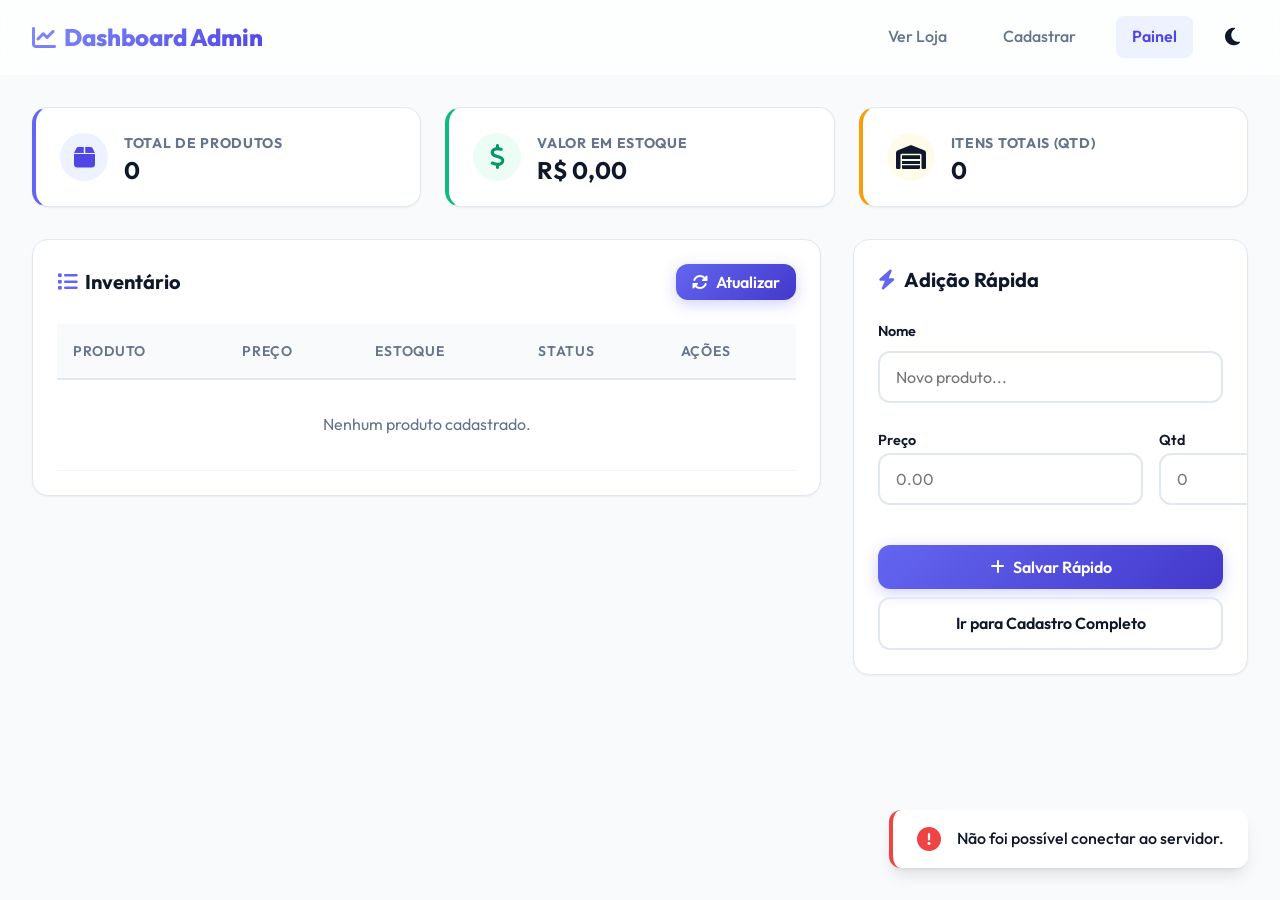
==== ECommerceAPI/ECommerceAPI/admin.html @ 239f215f "feat: Add endpoint for product retrieval by ID and CORS configuration - Add GET /api/products/{id} e" ====
﻿<!DOCTYPE html>
<html lang="pt-BR" data-theme="light">
<head>
    <meta charset="UTF-8">
    <meta name="viewport" content="width=device-width, initial-scale=1.0">
    <title>Painel da Loja - E-Commerce API</title>
    <link rel="stylesheet" href="https://cdnjs.cloudflare.com/ajax/libs/font-awesome/6.4.0/css/all.min.css">
    <link rel="stylesheet" href="assets/css/shared.css">
    <style>
        /* ===== ADMIN SPECIFIC STYLES ===== */
        .dashboard-grid {
            display: grid;
            grid-template-columns: 2fr 1fr;
            gap: 2rem;
            align-items: start;
        }

        @media (max-width: 1024px) {
            .dashboard-grid { grid-template-columns: 1fr; }
        }

        .stats-header {
            display: flex;
            gap: 1.5rem;
            margin-bottom: 2rem;
        }

        .stat-card {
            flex: 1;
            padding: 1.5rem;
            display: flex;
            align-items: center;
            gap: 1rem;
            border-left: 4px solid var(--primary-500);
        }

        .stat-icon {
            width: 48px;
            height: 48px;
            border-radius: var(--radius-full);
            background: var(--primary-50);
            color: var(--primary-600);
            display: flex;
            align-items: center;
            justify-content: center;
            font-size: 1.5rem;
        }

        [data-theme="dark"] .stat-icon {
            background: rgba(99, 102, 241, 0.1);
            color: var(--primary-400);
        }

        .stat-info h4 {
            color: var(--text-muted);
            font-size: 0.875rem;
            text-transform: uppercase;
            letter-spacing: 0.05em;
            margin-bottom: 0.25rem;
        }

        .stat-info p {
            font-size: 1.5rem;
            font-weight: 700;
            color: var(--text-main);
            line-height: 1;
        }

        /* Tabela */
        .table-container {
            overflow-x: auto;
        }

        .table {
            width: 100%;
            border-collapse: collapse;
        }

        .table th {
            background: var(--gray-50);
            padding: 1rem;
            text-align: left;
            font-weight: 600;
            color: var(--text-muted);
            font-size: 0.875rem;
            text-transform: uppercase;
            letter-spacing: 0.05em;
            border-bottom: 2px solid var(--gray-200);
        }

        [data-theme="dark"] .table th {
            background: var(--gray-800);
            border-bottom-color: var(--gray-700);
        }

        .table td {
            padding: 1rem;
            border-bottom: 1px solid var(--gray-100);
            vertical-align: middle;
        }

        [data-theme="dark"] .table td { border-bottom-color: var(--gray-800); }

        .table tr:hover { background: var(--surface-hover); }

        .badge {
            display: inline-flex;
            align-items: center;
            padding: 0.25rem 0.75rem;
            border-radius: var(--radius-full);
            font-size: 0.75rem;
            font-weight: 600;
            text-transform: uppercase;
        }

        .badge-success { background: var(--success-50); color: var(--success-600); }
        .badge-warning { background: var(--warning-50); color: var(--warning-600); }
        .badge-error { background: var(--error-50); color: var(--error-600); }

        [data-theme="dark"] .badge-success { background: rgba(16, 185, 129, 0.1); color: var(--success-500); }
        [data-theme="dark"] .badge-warning { background: rgba(245, 158, 11, 0.1); color: var(--warning-500); }
        [data-theme="dark"] .badge-error { background: rgba(239, 68, 68, 0.1); color: var(--error-500); }
        
        .product-img-mini {
            width: 40px; height: 40px;
            border-radius: var(--radius-md);
            object-fit: cover;
            background: var(--gray-100);
        }
    </style>
</head>
<body>

    <header class="header">
        <div class="header-content">
            <a href="admin.html" class="brand">
                <i class="fas fa-chart-line"></i> Dashboard Admin
            </a>
            <nav class="nav">
                <a href="index.html" class="nav-link">Ver Loja</a>
                <a href="cadastro.html" class="nav-link">Cadastrar</a>
                <a href="admin.html" class="nav-link active">Painel</a>
                <button class="theme-toggle" aria-label="Alternar Tema">
                    <i class="fas fa-moon"></i>
                </button>
            </nav>
        </div>
    </header>

    <main class="container">
        <div class="stats-header">
            <div class="card stat-card">
                <div class="stat-icon"><i class="fas fa-box"></i></div>
                <div class="stat-info">
                    <h4>Total de Produtos</h4>
                    <p id="stat-total-prod">0</p>
                </div>
            </div>
            <div class="card stat-card" style="border-left-color: var(--success-500)">
                <div class="stat-icon" style="color: var(--success-600); background: var(--success-50)"><i class="fas fa-dollar-sign"></i></div>
                <div class="stat-info">
                    <h4>Valor em Estoque</h4>
                    <p id="stat-valor">R$ 0,00</p>
                </div>
            </div>
            <div class="card stat-card" style="border-left-color: var(--warning-500)">
                <div class="stat-icon" style="color: var(--warning-600); background: var(--warning-50)"><i class="fas fa-warehouse"></i></div>
                <div class="stat-info">
                    <h4>Itens Totais (Qtd)</h4>
                    <p id="stat-itens">0</p>
                </div>
            </div>
        </div>

        <div class="dashboard-grid">
            <!-- Tabela Card -->
            <div class="card p-6" style="padding: 1.5rem;">
                <div style="display: flex; justify-content: space-between; align-items: center; margin-bottom: 1.5rem;">
                    <h2 style="font-size: 1.25rem; font-weight: 700; display:flex; gap:0.5rem; align-items:center;">
                        <i class="fas fa-list" style="color:var(--primary-500)"></i> Inventário
                    </h2>
                    <button class="btn btn-primary" style="padding: 0.5rem 1rem;" onclick="carregarDados()">
                        <i class="fas fa-sync-alt"></i> Atualizar
                    </button>
                </div>

                <div class="table-container">
                    <table class="table">
                        <thead>
                            <tr>
                                <th>Produto</th>
                                <th>Preço</th>
                                <th>Estoque</th>
                                <th>Status</th>
                                <th>Ações</th>
                            </tr>
                        </thead>
                        <tbody id="tabela-produtos">
                            <!-- JS fills this -->
                        </tbody>
                    </table>
                </div>
            </div>

            <!-- Quick Add Card -->
            <div class="card" style="padding: 1.5rem;">
                <h2 style="font-size: 1.25rem; font-weight: 700; margin-bottom: 1.5rem; display:flex; gap:0.5rem; align-items:center;">
                    <i class="fas fa-bolt" style="color:var(--primary-500)"></i> Adição Rápida
                </h2>
                <form id="form-quick" onsubmit="event.preventDefault(); quickAdd();">
                    <div class="form-group">
                        <label class="form-label">Nome</label>
                        <input type="text" id="q-nome" class="form-input" required placeholder="Novo produto...">
                    </div>
                    <div class="form-group" style="display: grid; grid-template-columns: 1fr 1fr; gap: 1rem;">
                        <div>
                            <label class="form-label">Preço</label>
                            <input type="number" step="0.01" id="q-preco" class="form-input" required placeholder="0.00">
                        </div>
                        <div>
                            <label class="form-label">Qtd</label>
                            <input type="number" id="q-estoque" class="form-input" required placeholder="0">
                        </div>
                    </div>
                    <button type="submit" class="btn btn-primary" style="width: 100%; margin-top: 1rem;">
                        <i class="fas fa-plus"></i> Salvar Rápido
                    </button>
                    <a href="cadastro.html" class="btn btn-outline" style="width: 100%; margin-top: 0.5rem;">
                        Ir para Cadastro Completo
                    </a>
                </form>
            </div>
        </div>
    </main>

    <!-- Utils and Logic -->
    <script src="assets/js/utils.js"></script>
    <script>
        const tbody = document.getElementById('tabela-produtos');

        function getStatusBadge(stock) {
            if (stock === 0) return '<span class="badge badge-error">Esgotado</span>';
            if (stock < 10) return '<span class="badge badge-warning">Baixo</span>';
            return '<span class="badge badge-success">OK</span>';
        }

        async function carregarDados() {
            tbody.innerHTML = '<tr><td colspan="5" style="text-align:center; padding: 2rem;"><div class="skeleton" style="height:20px; width:100%"></div></td></tr>';
            try {
                const produtos = await ProductService.getAll();
                
                // Atualizar Stats
                document.getElementById('stat-total-prod').innerText = produtos.length;
                document.getElementById('stat-valor').innerText = FormatUtils.currency(
                    produtos.reduce((acc, p) => acc + (p.price * p.stock), 0)
                );
                document.getElementById('stat-itens').innerText = produtos.reduce((acc, p) => acc + p.stock, 0);

                // Preencher Tabela
                if(produtos.length === 0) {
                    tbody.innerHTML = '<tr><td colspan="5" style="text-align:center; padding:2rem; color:var(--text-muted);">Nenhum produto cadastrado.</td></tr>';
                    return;
                }

                tbody.innerHTML = produtos.map(p => `
                    <tr>
                        <td style="display:flex; align-items:center; gap:1rem;">
                            <img src="${p.imageUrl || 'https://via.placeholder.com/40'}" class="product-img-mini" alt="">
                            <div>
                                <div style="font-weight:600; color:var(--text-main);">${p.name}</div>
                                <div style="font-size:0.75rem; color:var(--text-muted);">ID: ${p.productId}</div>
                            </div>
                        </td>
                        <td style="font-weight:600">${FormatUtils.currency(p.price)}</td>
                        <td>${p.stock} unid.</td>
                        <td>${getStatusBadge(p.stock)}</td>
                        <td>
                            <button class="btn btn-outline btn-icon" title="Ação temporária"><i class="fas fa-ellipsis-v"></i></button>
                        </td>
                    </tr>
                `).join('');
                
            } catch (err) {
                tbody.innerHTML = '<tr><td colspan="5" style="text-align:center; padding:2rem; color:var(--error-500);">Erro ao carregar dados. API desligada?</td></tr>';
            }
        }

        async function quickAdd() {
            const btn = document.querySelector('#form-quick button[type="submit"]');
            btn.innerHTML = '<i class="fas fa-spinner fa-spin"></i> Salvando...';
            btn.disabled = true;

            const produtoFast = {
                name: document.getElementById('q-nome').value,
                price: parseFloat(document.getElementById('q-preco').value),
                stock: parseInt(document.getElementById('q-estoque').value),
                description: 'Adicionado via Quick Add',
                imageUrl: ''
            };

            try {
                await ProductService.create(produtoFast);
                Toast.show('Produto adicionado rápido!');
                document.getElementById('form-quick').reset();
                carregarDados();
            } catch (err) {
                Toast.show('Erro ao salvar', 'error');
            } finally {
                btn.innerHTML = '<i class="fas fa-plus"></i> Salvar Rápido';
                btn.disabled = false;
            }
        }

        // Run on load
        document.addEventListener('DOMContentLoaded', carregarDados);
    </script>
</body>
</html>
---- ECommerceAPI/ECommerceAPI/assets/css/shared.css ----
/* ===== CENTRAL DESIGN SYSTEM ===== */
@import url('https://fonts.googleapis.com/css2?family=Outfit:wght@300;400;500;600;700;800&display=swap');

:root {
    /* Color Palette - Vibrant Indigo & Violet themes */
    --primary-50: #EEF2FF;
    --primary-100: #E0E7FF;
    --primary-200: #C7D2FE;
    --primary-300: #A5B4FC;
    --primary-400: #818CF8;
    --primary-500: #6366F1; /* Core Brand */
    --primary-600: #4F46E5;
    --primary-700: #4338CA;
    --primary-800: #3730A3;
    --primary-900: #312E81;
    
    /* Neutrals */
    --gray-50: #F8FAFC;
    --gray-100: #F1F5F9;
    --gray-200: #E2E8F0;
    --gray-300: #CBD5E1;
    --gray-400: #94A3B8;
    --gray-500: #64748B;
    --gray-600: #475569;
    --gray-700: #334155;
    --gray-800: #1E293B;
    --gray-900: #0F172A;

    /* Semantic */
    --success-50: #ecfdf5;
    --success-500: #10b981;
    --success-600: #059669;
    --warning-50: #fffbeb;
    --warning-500: #f59e0b;
    --error-50: #fef2f2;
    --error-500: #ef4444;
    --error-600: #dc2626;

    /* Backgrounds & Surfaces */
    --bg-main: var(--gray-50);
    --surface: #FFFFFF;
    --surface-hover: var(--gray-50);
    --text-main: var(--gray-900);
    --text-muted: var(--gray-500);

    /* Typography */
    --font-heading: 'Outfit', sans-serif;
    --font-body: 'Outfit', sans-serif;

    /* Radii */
    --radius-sm: 0.375rem;
    --radius-md: 0.5rem;
    --radius-lg: 0.75rem;
    --radius-xl: 1rem;
    --radius-full: 9999px;

    /* Shadow & Glassmorphism */
    --shadow-sm: 0 1px 2px 0 rgb(0 0 0 / 0.05);
    --shadow-md: 0 4px 6px -1px rgb(0 0 0 / 0.1), 0 2px 4px -2px rgb(0 0 0 / 0.1);
    --shadow-lg: 0 10px 15px -3px rgb(0 0 0 / 0.1), 0 4px 6px -4px rgb(0 0 0 / 0.1);
    --shadow-glow: 0 0 20px rgba(99, 102, 241, 0.4);
    
    --glass-bg: rgba(255, 255, 255, 0.7);
    --glass-border: 1px solid rgba(255, 255, 255, 0.3);
    --glass-blur: blur(16px);

    /* Transitions */
    --transition-fast: 150ms cubic-bezier(0.4, 0, 0.2, 1);
    --transition-base: 300ms cubic-bezier(0.4, 0, 0.2, 1);
    --transition-bounce: 500ms cubic-bezier(0.34, 1.56, 0.64, 1);
}

/* Dark Mode Overrides */
[data-theme="dark"] {
    --bg-main: #0B0F19; /* Deep cool dark */
    --surface: #151A2C;
    --surface-hover: #1E253A;
    --text-main: #F8FAFC;
    --text-muted: #94A3B8;
    
    --glass-bg: rgba(21, 26, 44, 0.6);
    --glass-border: 1px solid rgba(255, 255, 255, 0.05);
    
    --shadow-sm: 0 1px 2px 0 rgb(0 0 0 / 0.3);
    --shadow-md: 0 4px 6px -1px rgb(0 0 0 / 0.3), 0 2px 4px -2px rgb(0 0 0 / 0.3);
    --shadow-lg: 0 10px 25px -3px rgb(0 0 0 / 0.7);
}

/* ===== RESET ===== */
* {
    margin: 0;
    padding: 0;
    box-sizing: border-box;
}

body {
    font-family: var(--font-body);
    background-color: var(--bg-main);
    color: var(--text-main);
    line-height: 1.6;
    min-height: 100vh;
    display: flex;
    flex-direction: column;
    transition: background-color var(--transition-base), color var(--transition-base);
}

a {
    text-decoration: none;
    color: inherit;
}

/* ===== GLASSMORPHISM HEADER ===== */
.header {
    position: sticky;
    top: 0;
    z-index: 50;
    background: var(--glass-bg);
    backdrop-filter: var(--glass-blur);
    -webkit-backdrop-filter: var(--glass-blur);
    border-bottom: var(--glass-border);
    transition: all var(--transition-base);
}

.header-content {
    max-width: 1400px;
    margin: 0 auto;
    padding: 1rem 2rem;
    display: flex;
    justify-content: space-between;
    align-items: center;
}

.brand {
    font-size: 1.5rem;
    font-weight: 800;
    background: linear-gradient(135deg, var(--primary-400), var(--primary-600));
    -webkit-background-clip: text;
    -webkit-text-fill-color: transparent;
    display: flex;
    align-items: center;
    gap: 0.5rem;
}

.nav {
    display: flex;
    gap: 1.5rem;
    align-items: center;
}

.nav-link {
    font-weight: 500;
    color: var(--text-muted);
    transition: var(--transition-fast);
    padding: 0.5rem 1rem;
    border-radius: var(--radius-md);
    display: flex;
    align-items: center;
    gap: 0.5rem;
}

.nav-link:hover {
    color: var(--primary-500);
    background: var(--primary-50);
}

[data-theme="dark"] .nav-link:hover {
     background: rgba(99, 102, 241, 0.1);
}

.nav-link.active {
    color: var(--primary-600);
    background: var(--primary-50);
    font-weight: 600;
}

[data-theme="dark"] .nav-link.active {
     color: var(--primary-400);
     background: rgba(99, 102, 241, 0.15);
}


/* ===== BUTTONS ===== */
.btn {
    display: inline-flex;
    align-items: center;
    justify-content: center;
    gap: 0.5rem;
    padding: 0.75rem 1.5rem;
    border-radius: var(--radius-lg);
    font-weight: 600;
    font-family: var(--font-body);
    cursor: pointer;
    transition: var(--transition-bounce);
    border: none;
    font-size: 1rem;
    position: relative;
    overflow: hidden;
}

.btn:active {
    transform: scale(0.95);
}

.btn-primary {
    background: linear-gradient(135deg, var(--primary-500), var(--primary-700));
    color: white;
    box-shadow: 0 4px 15px rgba(99, 102, 241, 0.3);
}

.btn-primary:hover {
    box-shadow: var(--shadow-glow);
    transform: translateY(-2px);
}

.btn-outline {
    background: transparent;
    color: var(--text-main);
    border: 2px solid var(--gray-200);
}

.btn-outline:hover {
    border-color: var(--primary-500);
    color: var(--primary-600);
}

[data-theme="dark"] .btn-outline {
    border-color: var(--gray-700);
}
[data-theme="dark"] .btn-outline:hover {
    border-color: var(--primary-400);
    color: var(--primary-400);
}

.btn-icon {
    padding: 0.5rem;
    border-radius: var(--radius-full);
}

/* ===== CARDS (SURFACES) ===== */
.card {
    background: var(--surface);
    border-radius: var(--radius-xl);
    box-shadow: var(--shadow-sm);
    border: 1px solid var(--gray-200);
    overflow: hidden;
    transition: var(--transition-bounce);
}

[data-theme="dark"] .card {
    border-color: var(--gray-800);
}

.card:hover {
    box-shadow: var(--shadow-lg);
    transform: translateY(-4px);
}

/* ===== FORMS ===== */
.form-group {
    margin-bottom: 1.5rem;
    display: flex;
    flex-direction: column;
    gap: 0.5rem;
}

.form-label {
    font-weight: 600;
    font-size: 0.9rem;
    color: var(--text-main);
}

.form-input {
    padding: 0.875rem 1rem;
    border-radius: var(--radius-lg);
    border: 2px solid var(--gray-200);
    background: var(--surface);
    color: var(--text-main);
    font-family: inherit;
    font-size: 1rem;
    transition: var(--transition-fast);
}

[data-theme="dark"] .form-input {
    border-color: var(--gray-700);
}

.form-input:focus {
    outline: none;
    border-color: var(--primary-500);
    box-shadow: 0 0 0 4px rgba(99, 102, 241, 0.1);
}

/* ===== UTILS ===== */
.container {
    max-width: 1400px;
    margin: 0 auto;
    padding: 2rem;
    width: 100%;
}

.grid {
    display: grid;
    gap: 2rem;
}

/* ===== TOAST COMPONENT ===== */
.toast-container {
    position: fixed;
    bottom: 2rem;
    right: 2rem;
    z-index: 9999;
    display: flex;
    flex-direction: column;
    gap: 1rem;
}

.toast {
    background: var(--surface);
    color: var(--text-main);
    padding: 1rem 1.5rem;
    border-radius: var(--radius-lg);
    box-shadow: var(--shadow-lg);
    display: flex;
    align-items: center;
    gap: 1rem;
    transform: translateX(120%);
    animation: toastSlideIn 0.4s cubic-bezier(0.34, 1.56, 0.64, 1) forwards;
    border-left: 4px solid var(--primary-500);
}

[data-theme="dark"] .toast {
     border: 1px solid var(--gray-800);
     border-left: 4px solid var(--primary-500);
}

.toast.success { border-left-color: var(--success-500); }
.toast.error { border-left-color: var(--error-500); }

.toast.hide {
    animation: toastSlideOut 0.3s ease-in forwards;
}

@keyframes toastSlideIn {
    to { transform: translateX(0); }
}

@keyframes toastSlideOut {
    to { transform: translateX(120%); opacity: 0; }
}

/* Skeleton Loading */
.skeleton {
    background: linear-gradient(90deg, var(--gray-200) 25%, var(--gray-100) 50%, var(--gray-200) 75%);
    background-size: 200% 100%;
    animation: skeletonLoading 1.5s infinite;
    border-radius: var(--radius-md);
}

[data-theme="dark"] .skeleton {
    background: linear-gradient(90deg, var(--gray-800) 25%, var(--gray-700) 50%, var(--gray-800) 75%);
    background-size: 200% 100%;
}

@keyframes skeletonLoading {
    0% { background-position: 200% 0; }
    100% { background-position: -200% 0; }
}

/* Theme Toggle Button */
.theme-toggle {
    background: transparent;
    border: none;
    color: var(--text-main);
    font-size: 1.25rem;
    cursor: pointer;
    padding: 0.5rem;
    border-radius: 50%;
    display: flex;
    align-items: center;
    justify-content: center;
    transition: var(--transition-fast);
}

.theme-toggle:hover {
    background: var(--gray-200);
}

[data-theme="dark"] .theme-toggle:hover {
    background: var(--gray-800);
}

/* Main Layout Helper */
main {
    flex-grow: 1;
}

/* Footer Global */
.footer-global {
    background: var(--surface);
    padding: 2rem;
    text-align: center;
    color: var(--text-muted);
    border-top: 1px solid var(--gray-200);
    margin-top: auto;
}
[data-theme="dark"] .footer-global {
    border-top-color: var(--gray-800);
}
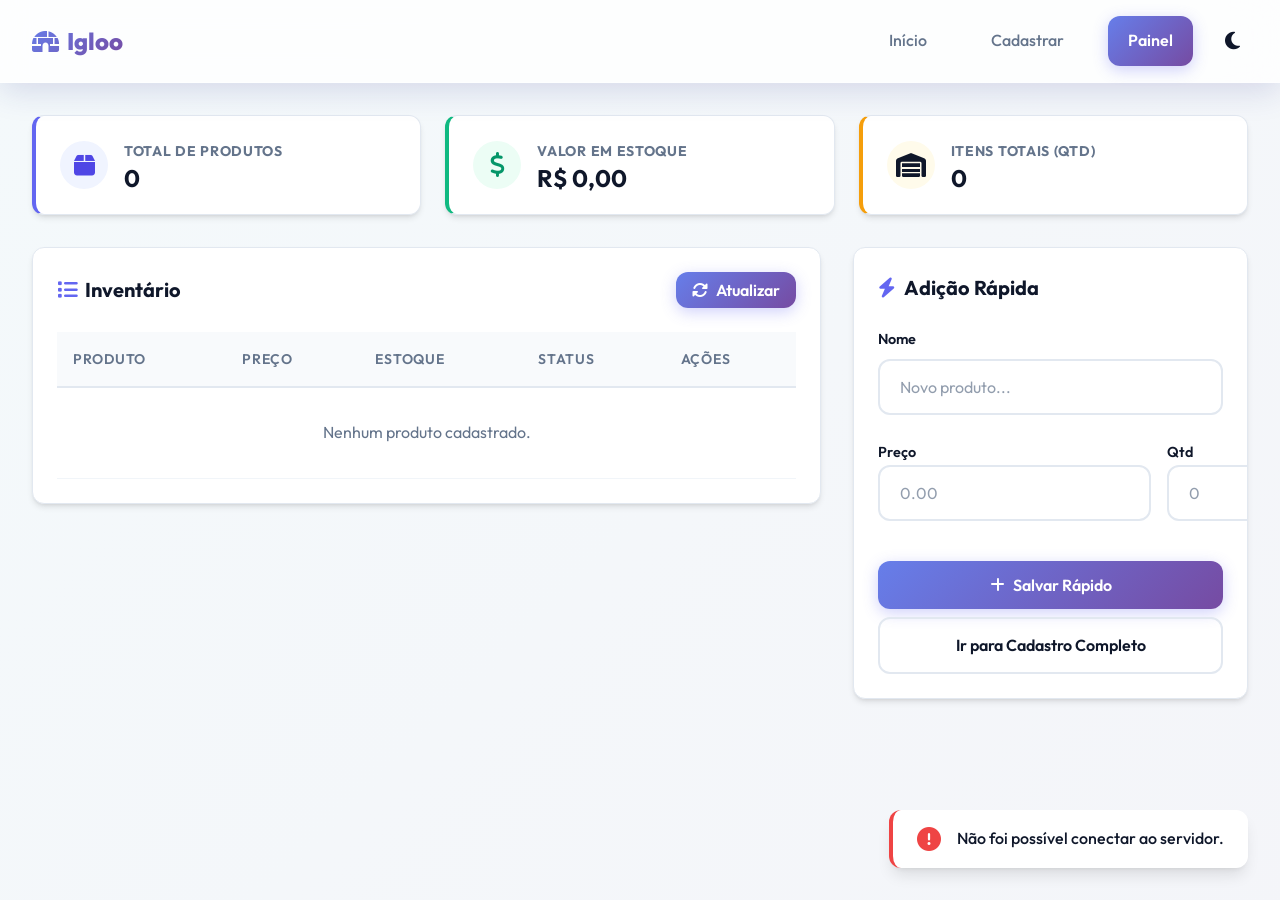
==== commit 6f5bf69e: "feat: add new features" ====
--- a/ECommerceAPI/ECommerceAPI/admin.html
+++ b/ECommerceAPI/ECommerceAPI/admin.html
@@ -3,7 +3,7 @@
 <head>
     <meta charset="UTF-8">
     <meta name="viewport" content="width=device-width, initial-scale=1.0">
-    <title>Painel da Loja - E-Commerce API</title>
+    <title>Painel da Loja - Igloo</title>
     <link rel="stylesheet" href="https://cdnjs.cloudflare.com/ajax/libs/font-awesome/6.4.0/css/all.min.css">
     <link rel="stylesheet" href="assets/css/shared.css">
     <style>
@@ -134,10 +134,10 @@
     <header class="header">
         <div class="header-content">
             <a href="admin.html" class="brand">
-                <i class="fas fa-chart-line"></i> Dashboard Admin
+                <i class="fas fa-igloo"></i> Igloo
             </a>
             <nav class="nav">
-                <a href="index.html" class="nav-link">Ver Loja</a>
+                <a href="index.html" class="nav-link">Início</a>
                 <a href="cadastro.html" class="nav-link">Cadastrar</a>
                 <a href="admin.html" class="nav-link active">Painel</a>
                 <button class="theme-toggle" aria-label="Alternar Tema">
--- a/ECommerceAPI/ECommerceAPI/assets/css/shared.css
+++ b/ECommerceAPI/ECommerceAPI/assets/css/shared.css
@@ -2,8 +2,8 @@
 @import url('https://fonts.googleapis.com/css2?family=Outfit:wght@300;400;500;600;700;800&display=swap');
 
 :root {
-    /* Color Palette - Vibrant Indigo & Violet themes */
-    --primary-50: #EEF2FF;
+    /* Color Palette - Modern Gradient Theme */
+    --primary-50: #F0F4FF;
     --primary-100: #E0E7FF;
     --primary-200: #C7D2FE;
     --primary-300: #A5B4FC;
@@ -13,6 +13,13 @@
     --primary-700: #4338CA;
     --primary-800: #3730A3;
     --primary-900: #312E81;
+    
+    /* Modern Gradients */
+    --gradient-primary: linear-gradient(135deg, #667eea 0%, #764ba2 100%);
+    --gradient-secondary: linear-gradient(135deg, #f093fb 0%, #f5576c 100%);
+    --gradient-accent: linear-gradient(135deg, #4facfe 0%, #00f2fe 100%);
+    --gradient-warm: linear-gradient(135deg, #fa709a 0%, #fee140 100%);
+    --gradient-cool: linear-gradient(135deg, #30cfd0 0%, #330867 100%);
     
     /* Neutrals */
     --gray-50: #F8FAFC;
@@ -54,36 +61,45 @@
     --radius-xl: 1rem;
     --radius-full: 9999px;
 
-    /* Shadow & Glassmorphism */
+    /* Shadow & Glassmorphism - Enhanced */
     --shadow-sm: 0 1px 2px 0 rgb(0 0 0 / 0.05);
     --shadow-md: 0 4px 6px -1px rgb(0 0 0 / 0.1), 0 2px 4px -2px rgb(0 0 0 / 0.1);
     --shadow-lg: 0 10px 15px -3px rgb(0 0 0 / 0.1), 0 4px 6px -4px rgb(0 0 0 / 0.1);
-    --shadow-glow: 0 0 20px rgba(99, 102, 241, 0.4);
+    --shadow-xl: 0 20px 25px -5px rgb(0 0 0 / 0.1), 0 10px 10px -5px rgb(0 0 0 / 0.04);
+    --shadow-2xl: 0 25px 50px -12px rgb(0 0 0 / 0.25);
+    --shadow-glow: 0 0 30px rgba(99, 102, 241, 0.4);
+    --shadow-glow-lg: 0 0 60px rgba(99, 102, 241, 0.6);
     
-    --glass-bg: rgba(255, 255, 255, 0.7);
-    --glass-border: 1px solid rgba(255, 255, 255, 0.3);
-    --glass-blur: blur(16px);
-
-    /* Transitions */
+    --glass-bg: rgba(255, 255, 255, 0.8);
+    --glass-border: 1px solid rgba(255, 255, 255, 0.4);
+    --glass-blur: blur(20px);
+    --glass-shadow: 0 8px 32px 0 rgba(31, 38, 135, 0.15);
+
+    /* Transitions - Enhanced */
     --transition-fast: 150ms cubic-bezier(0.4, 0, 0.2, 1);
     --transition-base: 300ms cubic-bezier(0.4, 0, 0.2, 1);
     --transition-bounce: 500ms cubic-bezier(0.34, 1.56, 0.64, 1);
-}
-
-/* Dark Mode Overrides */
+    --transition-smooth: 400ms cubic-bezier(0.25, 0.46, 0.45, 0.94);
+    --transition-elastic: 600ms cubic-bezier(0.68, -0.55, 0.265, 1.55);
+}
+
+/* Dark Mode Overrides - Enhanced */
 [data-theme="dark"] {
-    --bg-main: #0B0F19; /* Deep cool dark */
-    --surface: #151A2C;
+    --bg-main: #0A0E1A; /* Deeper dark */
+    --surface: #141824;
     --surface-hover: #1E253A;
     --text-main: #F8FAFC;
     --text-muted: #94A3B8;
     
-    --glass-bg: rgba(21, 26, 44, 0.6);
-    --glass-border: 1px solid rgba(255, 255, 255, 0.05);
+    --glass-bg: rgba(20, 24, 36, 0.7);
+    --glass-border: 1px solid rgba(255, 255, 255, 0.08);
+    --glass-shadow: 0 8px 32px 0 rgba(0, 0, 0, 0.4);
     
-    --shadow-sm: 0 1px 2px 0 rgb(0 0 0 / 0.3);
-    --shadow-md: 0 4px 6px -1px rgb(0 0 0 / 0.3), 0 2px 4px -2px rgb(0 0 0 / 0.3);
-    --shadow-lg: 0 10px 25px -3px rgb(0 0 0 / 0.7);
+    --shadow-sm: 0 1px 2px 0 rgb(0 0 0 / 0.4);
+    --shadow-md: 0 4px 6px -1px rgb(0 0 0 / 0.4), 0 2px 4px -2px rgb(0 0 0 / 0.4);
+    --shadow-lg: 0 10px 25px -3px rgb(0 0 0 / 0.8);
+    --shadow-xl: 0 20px 25px -5px rgb(0 0 0 / 0.6);
+    --shadow-2xl: 0 25px 50px -12px rgb(0 0 0 / 0.7);
 }
 
 /* ===== RESET ===== */
@@ -95,13 +111,33 @@
 
 body {
     font-family: var(--font-body);
-    background-color: var(--bg-main);
+    background: var(--bg-main);
     color: var(--text-main);
     line-height: 1.6;
     min-height: 100vh;
     display: flex;
     flex-direction: column;
-    transition: background-color var(--transition-base), color var(--transition-base);
+    transition: all var(--transition-smooth);
+    position: relative;
+    overflow-x: hidden;
+}
+
+/* Animated Background - Simplified */
+body::before {
+    content: '';
+    position: fixed;
+    top: 0;
+    left: 0;
+    width: 100%;
+    height: 100%;
+    background: var(--gradient-cool);
+    opacity: 0.02;
+    z-index: -1;
+}
+
+[data-theme="dark"] body::before {
+    opacity: 0.03;
+    background: var(--gradient-primary);
 }
 
 a {
@@ -109,7 +145,7 @@
     color: inherit;
 }
 
-/* ===== GLASSMORPHISM HEADER ===== */
+/* ===== GLASSMORPHISM HEADER - ENHANCED ===== */
 .header {
     position: sticky;
     top: 0;
@@ -118,7 +154,8 @@
     backdrop-filter: var(--glass-blur);
     -webkit-backdrop-filter: var(--glass-blur);
     border-bottom: var(--glass-border);
-    transition: all var(--transition-base);
+    box-shadow: var(--glass-shadow);
+    transition: all var(--transition-smooth);
 }
 
 .header-content {
@@ -133,12 +170,18 @@
 .brand {
     font-size: 1.5rem;
     font-weight: 800;
-    background: linear-gradient(135deg, var(--primary-400), var(--primary-600));
+    background: var(--gradient-primary);
+    background-clip: text;
     -webkit-background-clip: text;
     -webkit-text-fill-color: transparent;
     display: flex;
     align-items: center;
     gap: 0.5rem;
+    transition: transform 0.3s ease;
+}
+
+.brand:hover {
+    transform: translateY(-2px) scale(1.05);
 }
 
 .nav {
@@ -150,47 +193,53 @@
 .nav-link {
     font-weight: 500;
     color: var(--text-muted);
-    transition: var(--transition-fast);
-    padding: 0.5rem 1rem;
-    border-radius: var(--radius-md);
+    transition: all 0.3s ease;
+    padding: 0.75rem 1.25rem;
+    border-radius: var(--radius-lg);
     display: flex;
     align-items: center;
     gap: 0.5rem;
 }
 
 .nav-link:hover {
-    color: var(--primary-500);
-    background: var(--primary-50);
+    color: var(--primary-600);
+    transform: translateY(-2px);
+    box-shadow: 0 4px 12px rgba(99, 102, 241, 0.2);
 }
 
 [data-theme="dark"] .nav-link:hover {
-     background: rgba(99, 102, 241, 0.1);
+     color: var(--primary-400);
+     box-shadow: 0 4px 12px rgba(99, 102, 241, 0.3);
 }
 
 .nav-link.active {
     color: var(--primary-600);
-    background: var(--primary-50);
+    background: var(--gradient-primary);
+    background-clip: padding-box;
+    -webkit-background-clip: padding-box;
+    color: white;
     font-weight: 600;
+    box-shadow: 0 4px 15px rgba(99, 102, 241, 0.3);
 }
 
 [data-theme="dark"] .nav-link.active {
-     color: var(--primary-400);
-     background: rgba(99, 102, 241, 0.15);
-}
-
-
-/* ===== BUTTONS ===== */
+     color: white;
+     box-shadow: 0 4px 15px rgba(99, 102, 241, 0.4);
+}
+
+
+/* ===== BUTTONS - ENHANCED ===== */
 .btn {
     display: inline-flex;
     align-items: center;
     justify-content: center;
     gap: 0.5rem;
-    padding: 0.75rem 1.5rem;
+    padding: 0.875rem 1.75rem;
     border-radius: var(--radius-lg);
     font-weight: 600;
     font-family: var(--font-body);
     cursor: pointer;
-    transition: var(--transition-bounce);
+    transition: all 0.3s ease;
     border: none;
     font-size: 1rem;
     position: relative;
@@ -198,18 +247,19 @@
 }
 
 .btn:active {
-    transform: scale(0.95);
+    transform: scale(0.98);
 }
 
 .btn-primary {
-    background: linear-gradient(135deg, var(--primary-500), var(--primary-700));
+    background: var(--gradient-primary);
     color: white;
     box-shadow: 0 4px 15px rgba(99, 102, 241, 0.3);
 }
 
 .btn-primary:hover {
-    box-shadow: var(--shadow-glow);
+    box-shadow: 0 6px 20px rgba(99, 102, 241, 0.4);
     transform: translateY(-2px);
+    filter: brightness(1.05);
 }
 
 .btn-outline {
@@ -219,35 +269,42 @@
 }
 
 .btn-outline:hover {
-    border-color: var(--primary-500);
-    color: var(--primary-600);
+    background: var(--gradient-primary);
+    border-color: transparent;
+    color: white;
+    transform: translateY(-2px);
+    box-shadow: 0 6px 20px rgba(99, 102, 241, 0.3);
 }
 
 [data-theme="dark"] .btn-outline {
     border-color: var(--gray-700);
-}
-[data-theme="dark"] .btn-outline:hover {
-    border-color: var(--primary-400);
-    color: var(--primary-400);
+    color: var(--text-main);
 }
 
 .btn-icon {
-    padding: 0.5rem;
+    padding: 0.75rem;
     border-radius: var(--radius-full);
-}
-
-/* ===== CARDS (SURFACES) ===== */
+    width: 44px;
+    height: 44px;
+}
+
+.btn-icon:hover {
+    transform: scale(1.1);
+}
+
+/* ===== CARDS (SURFACES) - SIMPLIFIED ===== */
 .card {
     background: var(--surface);
-    border-radius: var(--radius-xl);
-    box-shadow: var(--shadow-sm);
+    border-radius: var(--radius-lg);
+    box-shadow: var(--shadow-md);
     border: 1px solid var(--gray-200);
     overflow: hidden;
-    transition: var(--transition-bounce);
+    transition: all 0.3s ease;
 }
 
 [data-theme="dark"] .card {
     border-color: var(--gray-800);
+    background: var(--surface);
 }
 
 .card:hover {
@@ -255,39 +312,82 @@
     transform: translateY(-4px);
 }
 
-/* ===== FORMS ===== */
+[data-theme="dark"] .card:hover {
+    box-shadow: 0 10px 30px rgba(99, 102, 241, 0.15);
+}
+
+/* ===== FORMS - ENHANCED ===== */
 .form-group {
     margin-bottom: 1.5rem;
     display: flex;
     flex-direction: column;
     gap: 0.5rem;
+    position: relative;
 }
 
 .form-label {
     font-weight: 600;
     font-size: 0.9rem;
     color: var(--text-main);
+    transition: color var(--transition-smooth);
 }
 
 .form-input {
-    padding: 0.875rem 1rem;
+    padding: 1rem 1.25rem;
     border-radius: var(--radius-lg);
     border: 2px solid var(--gray-200);
     background: var(--surface);
     color: var(--text-main);
     font-family: inherit;
     font-size: 1rem;
-    transition: var(--transition-fast);
+    transition: all var(--transition-smooth);
+    position: relative;
+}
+
+.form-input::placeholder {
+    color: var(--text-muted);
+    opacity: 0.7;
 }
 
 [data-theme="dark"] .form-input {
     border-color: var(--gray-700);
+    background: rgba(30, 41, 59, 0.5);
 }
 
 .form-input:focus {
     outline: none;
     border-color: var(--primary-500);
-    box-shadow: 0 0 0 4px rgba(99, 102, 241, 0.1);
+    box-shadow: 0 0 0 4px rgba(99, 102, 241, 0.1), 0 4px 12px rgba(99, 102, 241, 0.15);
+    transform: translateY(-2px);
+}
+
+.form-input:focus + .form-label {
+    color: var(--primary-600);
+}
+
+.form-textarea {
+    width: 100%;
+    padding: 1rem 1.25rem;
+    border-radius: var(--radius-lg);
+    border: 2px solid var(--gray-200);
+    background: var(--surface);
+    color: var(--text-main);
+    font-family: inherit;
+    resize: vertical;
+    min-height: 120px;
+    transition: all var(--transition-smooth);
+}
+
+[data-theme="dark"] .form-textarea { 
+    border-color: var(--gray-700);
+    background: rgba(30, 41, 59, 0.5);
+}
+
+.form-textarea:focus {
+    outline: none;
+    border-color: var(--primary-500);
+    box-shadow: 0 0 0 4px rgba(99, 102, 241, 0.1), 0 4px 12px rgba(99, 102, 241, 0.15);
+    transform: translateY(-2px);
 }
 
 /* ===== UTILS ===== */
@@ -348,7 +448,7 @@
     to { transform: translateX(120%); opacity: 0; }
 }
 
-/* Skeleton Loading */
+/* Skeleton Loading - Simplified */
 .skeleton {
     background: linear-gradient(90deg, var(--gray-200) 25%, var(--gray-100) 50%, var(--gray-200) 75%);
     background-size: 200% 100%;
@@ -364,6 +464,36 @@
 @keyframes skeletonLoading {
     0% { background-position: 200% 0; }
     100% { background-position: -200% 0; }
+}
+
+/* Floating Animation - Simplified */
+@keyframes float {
+    0%, 100% { transform: translateY(0px); }
+    50% { transform: translateY(-5px); }
+}
+
+.floating {
+    animation: float 3s ease-in-out infinite;
+}
+
+/* Pulse Animation */
+@keyframes pulse {
+    0%, 100% { opacity: 1; }
+    50% { opacity: 0.7; }
+}
+
+.pulse {
+    animation: pulse 2s ease-in-out infinite;
+}
+
+/* Glow Animation - Simplified */
+@keyframes glow {
+    0%, 100% { box-shadow: 0 0 5px rgba(99, 102, 241, 0.3); }
+    50% { box-shadow: 0 0 15px rgba(99, 102, 241, 0.5); }
+}
+
+.glow {
+    animation: glow 2s ease-in-out infinite;
 }
 
 /* Theme Toggle Button */
